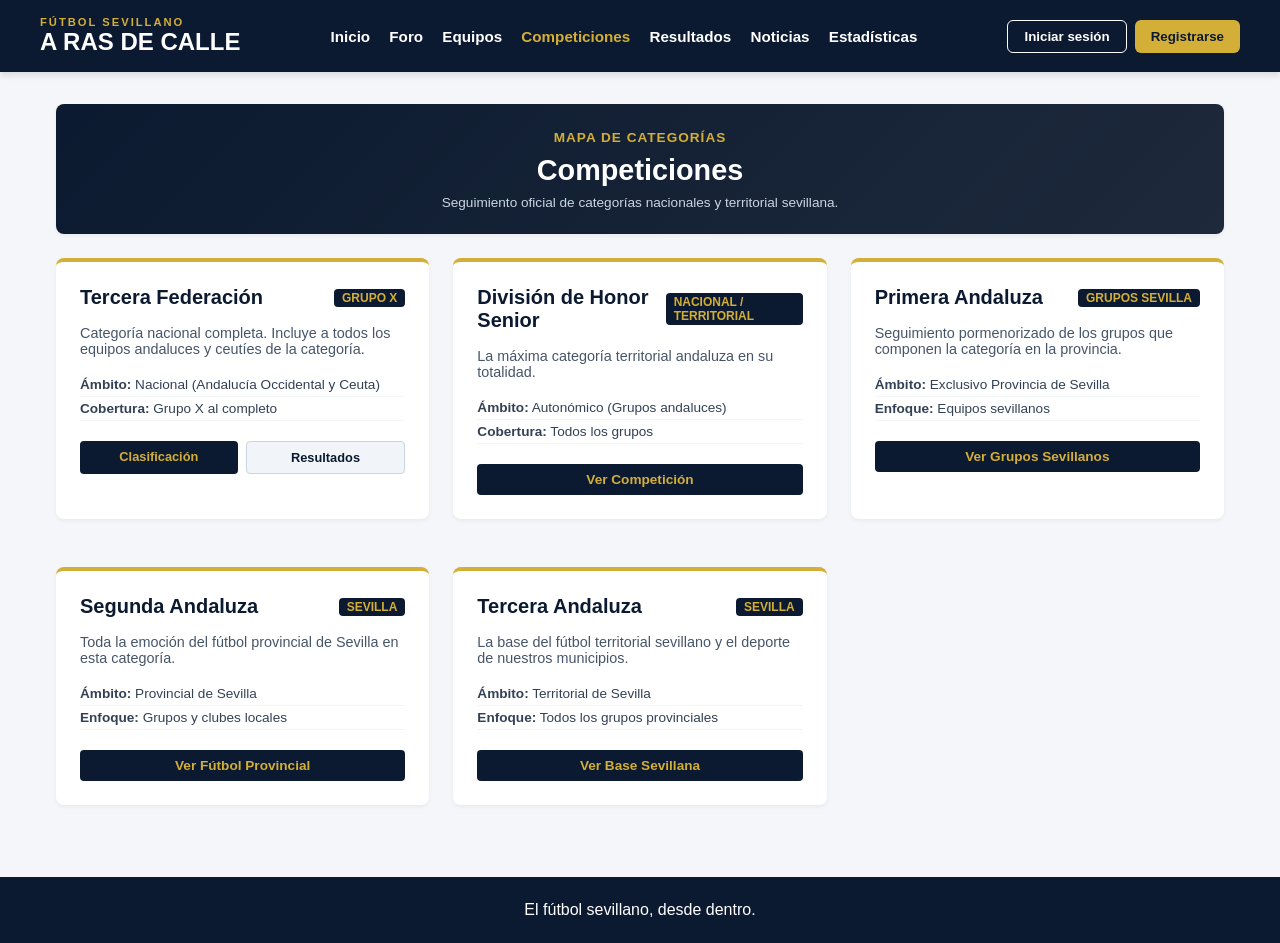
==== competiciones.html @ 56774742 "Create competiciones.html" ====
<!DOCTYPE html>
<html lang="es">
<head>
    <meta charset="UTF-8">
    <meta name="viewport" content="width=device-width, initial-scale=1.0">
    <title>A Ras de Calle - Competiciones</title>
    <link rel="stylesheet" href="styles.css">
</head>
<body>
    <header class="header">
        <div class="nav-container">
            <div class="logo-area">
                <span class="logo-badge">FÚTBOL SEVILLANO</span>
                <span class="logo-title">A RAS DE CALLE</span>
            </div>
            <nav class="nav-links">
                <a href="index.html">Inicio</a>
                <a href="foro.html">Foro</a>
                <a href="equipos.html">Equipos</a>
                <a href="competiciones.html" class="active">Competiciones</a>
                <a href="partido.html">Resultados</a>
                <a href="#">Noticias</a>
                <a href="estadisticas.html">Estadísticas</a>
            </nav>
            <div class="auth-buttons">
                <button class="btn-login">Iniciar sesión</button>
                <button class="btn-register">Registrarse</button>
            </div>
        </div>
    </header>

    <main class="main-container">
        <!-- Cabecera -->
        <div class="card" style="background: linear-gradient(135deg, #0b1a30 0%, #1e293b 100%); color: #ffffff; text-align: center; padding: 1.5rem;">
            <span style="color: #d4af37; font-weight: bold; font-size: 0.85rem; letter-spacing: 1px;">MAPA DE CATEGORÍAS</span>
            <h2 style="font-size: 1.8rem; margin: 0.5rem 0; color: #ffffff;">Competiciones</h2>
            <p style="font-size: 0.85rem; color: #cbd5e1;">Seguimiento oficial de categorías nacionales y territorial sevillana.</p>
        </div>

        <!-- Grid de Competiciones -->
        <div style="display: grid; grid-template-columns: repeat(auto-fit, minmax(320px, 1fr)); gap: 1.5rem; margin-top: 1.5rem;">
            
            <!-- Tercera Federación -->
            <div class="card" style="border-top: 4px solid #d4af37;">
                <div style="display: flex; justify-content: space-between; align-items: center; margin-bottom: 1rem;">
                    <h3 style="color: #0b1a30; font-size: 1.25rem; margin: 0;">Tercera Federación</h3>
                    <span style="font-size: 0.75rem; background: #0b1a30; color: #d4af37; padding: 2px 8px; border-radius: 4px; font-weight: bold;">GRUPO X</span>
                </div>
                <p style="font-size: 0.9rem; color: #475569; margin-bottom: 1rem;">Categoría nacional completa. Incluye a todos los equipos andaluces y ceutíes de la categoría.</p>
                <ul style="list-style: none; padding: 0; font-size: 0.85rem; color: #334155; margin-bottom: 1.25rem;">
                    <li style="padding: 4px 0; border-bottom: 1px solid #f1f5f9;"><strong>Ámbito:</strong> Nacional (Andalucía Occidental y Ceuta)</li>
                    <li style="padding: 4px 0; border-bottom: 1px solid #f1f5f9;"><strong>Cobertura:</strong> Grupo X al completo</li>
                </ul>
                <div style="display: flex; gap: 0.5rem;">
                    <a href="estadisticas.html" style="flex: 1; background: #0b1a30; color: #d4af37; padding: 0.5rem; border-radius: 4px; text-decoration: none; font-size: 0.8rem; font-weight: bold; text-align: center;">Clasificación</a>
                    <a href="partido.html" style="flex: 1; background: #f1f5f9; color: #0b1a30; padding: 0.5rem; border-radius: 4px; text-decoration: none; font-size: 0.8rem; font-weight: bold; text-align: center; border: 1px solid #cbd5e1;">Resultados</a>
                </div>
            </div>

            <!-- División de Honor Senior -->
            <div class="card" style="border-top: 4px solid #d4af37;">
                <div style="display: flex; justify-content: space-between; align-items: center; margin-bottom: 1rem;">
                    <h3 style="color: #0b1a30; font-size: 1.25rem; margin: 0;">División de Honor Senior</h3>
                    <span style="font-size: 0.75rem; background: #0b1a30; color: #d4af37; padding: 2px 8px; border-radius: 4px; font-weight: bold;">NACIONAL / TERRITORIAL</span>
                </div>
                <p style="font-size: 0.9rem; color: #475569; margin-bottom: 1rem;">La máxima categoría territorial andaluza en su totalidad.</p>
                <ul style="list-style: none; padding: 0; font-size: 0.85rem; color: #334155; margin-bottom: 1.25rem;">
                    <li style="padding: 4px 0; border-bottom: 1px solid #f1f5f9;"><strong>Ámbito:</strong> Autonómico (Grupos andaluces)</li>
                    <li style="padding: 4px 0; border-bottom: 1px solid #f1f5f9;"><strong>Cobertura:</strong> Todos los grupos</li>
                </ul>
                <a href="#" style="display: inline-block; background: #0b1a30; color: #d4af37; padding: 0.5rem 1rem; border-radius: 4px; text-decoration: none; font-size: 0.85rem; font-weight: bold; text-align: center; width: 100%;">Ver Competición</a>
            </div>

            <!-- Primera Andaluza -->
            <div class="card" style="border-top: 4px solid #d4af37;">
                <div style="display: flex; justify-content: space-between; align-items: center; margin-bottom: 1rem;">
                    <h3 style="color: #0b1a30; font-size: 1.25rem; margin: 0;">Primera Andaluza</h3>
                    <span style="font-size: 0.75rem; background: #0b1a30; color: #d4af37; padding: 2px 8px; border-radius: 4px; font-weight: bold;">GRUPOS SEVILLA</span>
                </div>
                <p style="font-size: 0.9rem; color: #475569; margin-bottom: 1rem;">Seguimiento pormenorizado de los grupos que componen la categoría en la provincia.</p>
                <ul style="list-style: none; padding: 0; font-size: 0.85rem; color: #334155; margin-bottom: 1.25rem;">
                    <li style="padding: 4px 0; border-bottom: 1px solid #f1f5f9;"><strong>Ámbito:</strong> Exclusivo Provincia de Sevilla</li>
                    <li style="padding: 4px 0; border-bottom: 1px solid #f1f5f9;"><strong>Enfoque:</strong> Equipos sevillanos</li>
                </ul>
                <a href="#" style="display: inline-block; background: #0b1a30; color: #d4af37; padding: 0.5rem 1rem; border-radius: 4px; text-decoration: none; font-size: 0.85rem; font-weight: bold; text-align: center; width: 100%;">Ver Grupos Sevillanos</a>
            </div>

            <!-- Segunda Andaluza -->
            <div class="card" style="border-top: 4px solid #d4af37;">
                <div style="display: flex; justify-content: space-between; align-items: center; margin-bottom: 1rem;">
                    <h3 style="color: #0b1a30; font-size: 1.25rem; margin: 0;">Segunda Andaluza</h3>
                    <span style="font-size: 0.75rem; background: #0b1a30; color: #d4af37; padding: 2px 8px; border-radius: 4px; font-weight: bold;">SEVILLA</span>
                </div>
                <p style="font-size: 0.9rem; color: #475569; margin-bottom: 1rem;">Toda la emoción del fútbol provincial de Sevilla en esta categoría.</p>
                <ul style="list-style: none; padding: 0; font-size: 0.85rem; color: #334155; margin-bottom: 1.25rem;">
                    <li style="padding: 4px 0; border-bottom: 1px solid #f1f5f9;"><strong>Ámbito:</strong> Provincial de Sevilla</li>
                    <li style="padding: 4px 0; border-bottom: 1px solid #f1f5f9;"><strong>Enfoque:</strong> Grupos y clubes locales</li>
                </ul>
                <a href="#" style="display: inline-block; background: #0b1a30; color: #d4af37; padding: 0.5rem 1rem; border-radius: 4px; text-decoration: none; font-size: 0.85rem; font-weight: bold; text-align: center; width: 100%;">Ver Fútbol Provincial</a>
            </div>

            <!-- Tercera Andaluza -->
            <div class="card" style="border-top: 4px solid #d4af37;">
                <div style="display: flex; justify-content: space-between; align-items: center; margin-bottom: 1rem;">
                    <h3 style="color: #0b1a30; font-size: 1.25rem; margin: 0;">Tercera Andaluza</h3>
                    <span style="font-size: 0.75rem; background: #0b1a30; color: #d4af37; padding: 2px 8px; border-radius: 4px; font-weight: bold;">SEVILLA</span>
                </div>
                <p style="font-size: 0.9rem; color: #475569; margin-bottom: 1rem;">La base del fútbol territorial sevillano y el deporte de nuestros municipios.</p>
                <ul style="list-style: none; padding: 0; font-size: 0.85rem; color: #334155; margin-bottom: 1.25rem;">
                    <li style="padding: 4px 0; border-bottom: 1px solid #f1f5f9;"><strong>Ámbito:</strong> Territorial de Sevilla</li>
                    <li style="padding: 4px 0; border-bottom: 1px solid #f1f5f9;"><strong>Enfoque:</strong> Todos los grupos provinciales</li>
                </ul>
                <a href="#" style="display: inline-block; background: #0b1a30; color: #d4af37; padding: 0.5rem 1rem; border-radius: 4px; text-decoration: none; font-size: 0.85rem; font-weight: bold; text-align: center; width: 100%;">Ver Base Sevillana</a>
            </div>

        </div>
    </main>

    <footer class="footer">
        <p>El fútbol sevillano, desde dentro.</p>
    </footer>
</body>
</html>
---- styles.css ----
:root {
    --azul-noche: #0b1a30;
    --dorado: #d4af37;
    --dorado-hover: #b89628;
    --blanco: #ffffff;
    --gris-fondo: #f4f6f9;
    --gris-claro: #e2e8f0;
    --texto-oscuro: #1e293b;
}

* {
    margin: 0;
    padding: 0;
    box-sizing: border-box;
    font-family: 'Segoe UI', Tahoma, Geneva, Verdana, sans-serif;
}

body {
    background-color: var(--gris-fondo);
    color: var(--texto-oscuro);
}

/* Cabecera */
.header {
    background-color: var(--azul-noche);
    color: var(--blanco);
    padding: 1rem 2rem;
    box-shadow: 0 4px 6px rgba(0, 0, 0, 0.1);
}

.nav-container {
    max-width: 1200px;
    margin: 0 auto;
    display: flex;
    justify-content: space-between;
    align-items: center;
    flex-wrap: wrap;
    gap: 1rem;
}

.logo-area {
    display: flex;
    flex-direction: column;
}

.logo-badge {
    font-size: 0.7rem;
    color: var(--dorado);
    font-weight: bold;
    letter-spacing: 2px;
}

.logo-title {
    font-size: 1.5rem;
    font-weight: 900;
    color: var(--blanco);
}

.nav-links {
    display: flex;
    gap: 1.2rem;
}

.nav-links a {
    color: var(--blanco);
    text-decoration: none;
    font-weight: 600;
    font-size: 0.95rem;
    transition: color 0.3s;
}

.nav-links a:hover, .nav-links a.active {
    color: var(--dorado);
}

.auth-buttons {
    display: flex;
    gap: 0.5rem;
}

.btn-login, .btn-register, .btn-gold {
    padding: 0.5rem 1rem;
    border-radius: 6px;
    font-weight: bold;
    cursor: pointer;
    border: none;
    transition: background 0.3s;
}

.btn-login {
    background: transparent;
    color: var(--blanco);
    border: 1px solid var(--blanco);
}

.btn-register, .btn-gold {
    background: var(--dorado);
    color: var(--azul-noche);
}

.btn-register:hover, .btn-gold:hover {
    background: var(--dorado-hover);
}

/* Contenedor Principal */
.main-container {
    max-width: 1200px;
    margin: 2rem auto;
    padding: 0 1rem;
}

.content-grid {
    display: grid;
    grid-template-columns: 280px 1fr;
    gap: 1.5rem;
}

@media (max-width: 768px) {
    .content-grid {
        grid-template-columns: 1fr;
    }
}

.card {
    background: var(--blanco);
    border-radius: 8px;
    padding: 1.5rem;
    box-shadow: 0 2px 4px rgba(0, 0, 0, 0.05);
    margin-bottom: 1.5rem;
}

.card-header {
    display: flex;
    justify-content: space-between;
    align-items: center;
    margin-bottom: 1.5rem;
    border-bottom: 2px solid var(--gris-claro);
    padding-bottom: 0.75rem;
}

/* Sección Foro */
.categories-list {
    list-style: none;
    margin-top: 1rem;
}

.categories-list li {
    margin-bottom: 0.5rem;
}

.categories-list a {
    display: flex;
    justify-content: space-between;
    color: var(--azul-noche);
    text-decoration: none;
    font-size: 0.9rem;
    padding: 0.5rem;
    border-radius: 4px;
}

.categories-list a.active, .categories-list a:hover {
    background: var(--gris-claro);
    font-weight: bold;
}

.forum-thread {
    display: flex;
    align-items: center;
    gap: 1rem;
    padding: 1rem 0;
    border-bottom: 1px solid var(--gris-claro);
}

.avatar {
    width: 40px;
    height: 40px;
    border-radius: 50%;
    background: var(--azul-noche);
    color: var(--blanco);
    display: flex;
    align-items: center;
    justify-content: center;
    font-weight: bold;
}

.thread-info {
    flex-grow: 1;
}

.thread-title {
    color: var(--azul-noche);
    text-decoration: none;
    font-weight: bold;
    display: block;
}

.thread-meta {
    font-size: 0.75rem;
    color: #666;
}

.thread-stats {
    font-size: 0.8rem;
    color: #666;
}

/* Pie de página */
.footer {
    background: var(--azul-noche);
    color: var(--blanco);
    text-align: center;
    padding: 1.5rem;
    margin-top: 3rem;
}
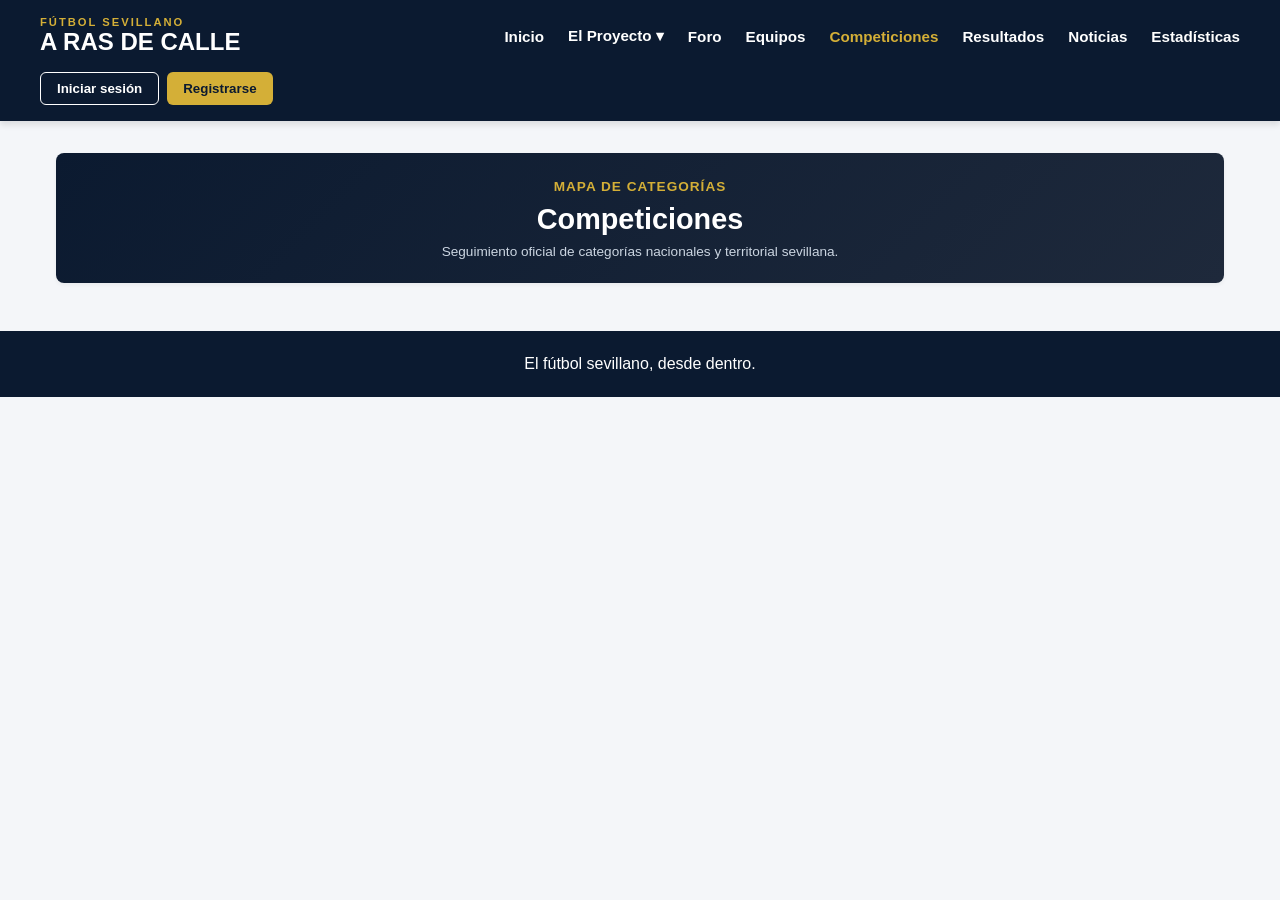
==== commit bb8ac1fe: "Update competiciones.html" ====
--- a/competiciones.html
+++ b/competiciones.html
@@ -15,11 +15,22 @@
             </div>
             <nav class="nav-links">
                 <a href="index.html">Inicio</a>
+                
+                <!-- Menú desplegable por clic -->
+                <div class="dropdown">
+                    <a href="javascript:void(0);" onclick="toggleDropdown(event)" style="cursor: pointer;">El Proyecto ▾</a>
+                    <div class="dropdown-content" id="projectDropdown">
+                        <a href="proyecto.html">Sobre el proyecto</a>
+                        <a href="nosotros.html">Sobre nosotros</a>
+                        <a href="contacto.html">Contacto</a>
+                    </div>
+                </div>
+
                 <a href="foro.html">Foro</a>
                 <a href="equipos.html">Equipos</a>
                 <a href="competiciones.html" class="active">Competiciones</a>
                 <a href="partido.html">Resultados</a>
-                <a href="#">Noticias</a>
+                <a href="noticias.html">Noticias</a>
                 <a href="estadisticas.html">Estadísticas</a>
             </nav>
             <div class="auth-buttons">
@@ -30,94 +41,29 @@
     </header>
 
     <main class="main-container">
-        <!-- Cabecera -->
         <div class="card" style="background: linear-gradient(135deg, #0b1a30 0%, #1e293b 100%); color: #ffffff; text-align: center; padding: 1.5rem;">
             <span style="color: #d4af37; font-weight: bold; font-size: 0.85rem; letter-spacing: 1px;">MAPA DE CATEGORÍAS</span>
             <h2 style="font-size: 1.8rem; margin: 0.5rem 0; color: #ffffff;">Competiciones</h2>
             <p style="font-size: 0.85rem; color: #cbd5e1;">Seguimiento oficial de categorías nacionales y territorial sevillana.</p>
         </div>
-
-        <!-- Grid de Competiciones -->
-        <div style="display: grid; grid-template-columns: repeat(auto-fit, minmax(320px, 1fr)); gap: 1.5rem; margin-top: 1.5rem;">
-            
-            <!-- Tercera Federación -->
-            <div class="card" style="border-top: 4px solid #d4af37;">
-                <div style="display: flex; justify-content: space-between; align-items: center; margin-bottom: 1rem;">
-                    <h3 style="color: #0b1a30; font-size: 1.25rem; margin: 0;">Tercera Federación</h3>
-                    <span style="font-size: 0.75rem; background: #0b1a30; color: #d4af37; padding: 2px 8px; border-radius: 4px; font-weight: bold;">GRUPO X</span>
-                </div>
-                <p style="font-size: 0.9rem; color: #475569; margin-bottom: 1rem;">Categoría nacional completa. Incluye a todos los equipos andaluces y ceutíes de la categoría.</p>
-                <ul style="list-style: none; padding: 0; font-size: 0.85rem; color: #334155; margin-bottom: 1.25rem;">
-                    <li style="padding: 4px 0; border-bottom: 1px solid #f1f5f9;"><strong>Ámbito:</strong> Nacional (Andalucía Occidental y Ceuta)</li>
-                    <li style="padding: 4px 0; border-bottom: 1px solid #f1f5f9;"><strong>Cobertura:</strong> Grupo X al completo</li>
-                </ul>
-                <div style="display: flex; gap: 0.5rem;">
-                    <a href="estadisticas.html" style="flex: 1; background: #0b1a30; color: #d4af37; padding: 0.5rem; border-radius: 4px; text-decoration: none; font-size: 0.8rem; font-weight: bold; text-align: center;">Clasificación</a>
-                    <a href="partido.html" style="flex: 1; background: #f1f5f9; color: #0b1a30; padding: 0.5rem; border-radius: 4px; text-decoration: none; font-size: 0.8rem; font-weight: bold; text-align: center; border: 1px solid #cbd5e1;">Resultados</a>
-                </div>
-            </div>
-
-            <!-- División de Honor Senior -->
-            <div class="card" style="border-top: 4px solid #d4af37;">
-                <div style="display: flex; justify-content: space-between; align-items: center; margin-bottom: 1rem;">
-                    <h3 style="color: #0b1a30; font-size: 1.25rem; margin: 0;">División de Honor Senior</h3>
-                    <span style="font-size: 0.75rem; background: #0b1a30; color: #d4af37; padding: 2px 8px; border-radius: 4px; font-weight: bold;">NACIONAL / TERRITORIAL</span>
-                </div>
-                <p style="font-size: 0.9rem; color: #475569; margin-bottom: 1rem;">La máxima categoría territorial andaluza en su totalidad.</p>
-                <ul style="list-style: none; padding: 0; font-size: 0.85rem; color: #334155; margin-bottom: 1.25rem;">
-                    <li style="padding: 4px 0; border-bottom: 1px solid #f1f5f9;"><strong>Ámbito:</strong> Autonómico (Grupos andaluces)</li>
-                    <li style="padding: 4px 0; border-bottom: 1px solid #f1f5f9;"><strong>Cobertura:</strong> Todos los grupos</li>
-                </ul>
-                <a href="#" style="display: inline-block; background: #0b1a30; color: #d4af37; padding: 0.5rem 1rem; border-radius: 4px; text-decoration: none; font-size: 0.85rem; font-weight: bold; text-align: center; width: 100%;">Ver Competición</a>
-            </div>
-
-            <!-- Primera Andaluza -->
-            <div class="card" style="border-top: 4px solid #d4af37;">
-                <div style="display: flex; justify-content: space-between; align-items: center; margin-bottom: 1rem;">
-                    <h3 style="color: #0b1a30; font-size: 1.25rem; margin: 0;">Primera Andaluza</h3>
-                    <span style="font-size: 0.75rem; background: #0b1a30; color: #d4af37; padding: 2px 8px; border-radius: 4px; font-weight: bold;">GRUPOS SEVILLA</span>
-                </div>
-                <p style="font-size: 0.9rem; color: #475569; margin-bottom: 1rem;">Seguimiento pormenorizado de los grupos que componen la categoría en la provincia.</p>
-                <ul style="list-style: none; padding: 0; font-size: 0.85rem; color: #334155; margin-bottom: 1.25rem;">
-                    <li style="padding: 4px 0; border-bottom: 1px solid #f1f5f9;"><strong>Ámbito:</strong> Exclusivo Provincia de Sevilla</li>
-                    <li style="padding: 4px 0; border-bottom: 1px solid #f1f5f9;"><strong>Enfoque:</strong> Equipos sevillanos</li>
-                </ul>
-                <a href="#" style="display: inline-block; background: #0b1a30; color: #d4af37; padding: 0.5rem 1rem; border-radius: 4px; text-decoration: none; font-size: 0.85rem; font-weight: bold; text-align: center; width: 100%;">Ver Grupos Sevillanos</a>
-            </div>
-
-            <!-- Segunda Andaluza -->
-            <div class="card" style="border-top: 4px solid #d4af37;">
-                <div style="display: flex; justify-content: space-between; align-items: center; margin-bottom: 1rem;">
-                    <h3 style="color: #0b1a30; font-size: 1.25rem; margin: 0;">Segunda Andaluza</h3>
-                    <span style="font-size: 0.75rem; background: #0b1a30; color: #d4af37; padding: 2px 8px; border-radius: 4px; font-weight: bold;">SEVILLA</span>
-                </div>
-                <p style="font-size: 0.9rem; color: #475569; margin-bottom: 1rem;">Toda la emoción del fútbol provincial de Sevilla en esta categoría.</p>
-                <ul style="list-style: none; padding: 0; font-size: 0.85rem; color: #334155; margin-bottom: 1.25rem;">
-                    <li style="padding: 4px 0; border-bottom: 1px solid #f1f5f9;"><strong>Ámbito:</strong> Provincial de Sevilla</li>
-                    <li style="padding: 4px 0; border-bottom: 1px solid #f1f5f9;"><strong>Enfoque:</strong> Grupos y clubes locales</li>
-                </ul>
-                <a href="#" style="display: inline-block; background: #0b1a30; color: #d4af37; padding: 0.5rem 1rem; border-radius: 4px; text-decoration: none; font-size: 0.85rem; font-weight: bold; text-align: center; width: 100%;">Ver Fútbol Provincial</a>
-            </div>
-
-            <!-- Tercera Andaluza -->
-            <div class="card" style="border-top: 4px solid #d4af37;">
-                <div style="display: flex; justify-content: space-between; align-items: center; margin-bottom: 1rem;">
-                    <h3 style="color: #0b1a30; font-size: 1.25rem; margin: 0;">Tercera Andaluza</h3>
-                    <span style="font-size: 0.75rem; background: #0b1a30; color: #d4af37; padding: 2px 8px; border-radius: 4px; font-weight: bold;">SEVILLA</span>
-                </div>
-                <p style="font-size: 0.9rem; color: #475569; margin-bottom: 1rem;">La base del fútbol territorial sevillano y el deporte de nuestros municipios.</p>
-                <ul style="list-style: none; padding: 0; font-size: 0.85rem; color: #334155; margin-bottom: 1.25rem;">
-                    <li style="padding: 4px 0; border-bottom: 1px solid #f1f5f9;"><strong>Ámbito:</strong> Territorial de Sevilla</li>
-                    <li style="padding: 4px 0; border-bottom: 1px solid #f1f5f9;"><strong>Enfoque:</strong> Todos los grupos provinciales</li>
-                </ul>
-                <a href="#" style="display: inline-block; background: #0b1a30; color: #d4af37; padding: 0.5rem 1rem; border-radius: 4px; text-decoration: none; font-size: 0.85rem; font-weight: bold; text-align: center; width: 100%;">Ver Base Sevillana</a>
-            </div>
-
-        </div>
     </main>
 
-    <footer class="footer">
-        <p>El fútbol sevillano, desde dentro.</p>
-    </footer>
+    <footer class="footer"><p>El fútbol sevillano, desde dentro.</p></footer>
+
+    <script>
+    function toggleDropdown(event) {
+        event.stopPropagation();
+        document.getElementById("projectDropdown").classList.toggle("show");
+    }
+    window.onclick = function(event) {
+        if (!event.target.matches('.dropdown > a')) {
+            var dropdowns = document.getElementsByClassName("dropdown-content");
+            for (var i = 0; i < dropdowns.length; i++) {
+                var openDropdown = dropdowns[i];
+                if (openDropdown.classList.contains('show')) { openDropdown.classList.remove('show'); }
+            }
+        }
+    }
+    </script>
 </body>
 </html>
--- a/styles.css
+++ b/styles.css
@@ -204,6 +204,52 @@
     color: #666;
 }
 
+/* Menú desplegable por clic y hacia abajo */
+.nav-links {
+    display: flex;
+    align-items: center;
+    gap: 1.5rem;
+}
+
+.dropdown {
+    position: relative;
+    display: inline-block;
+}
+
+.dropdown-content {
+    display: none; /* Oculto por defecto */
+    position: absolute;
+    background-color: #0b1a30;
+    min-width: 180px;
+    box-shadow: 0px 8px 16px rgba(0,0,0,0.3);
+    z-index: 1000;
+    border-radius: 4px;
+    top: 100%;
+    left: 0;
+    flex-direction: column; /* Fuerza que se coloquen en columna hacia abajo */
+}
+
+/* Clase que activará JavaScript al hacer clic */
+.dropdown-content.show {
+    display: flex;
+}
+
+.dropdown-content a {
+    color: #ffffff;
+    padding: 10px 15px;
+    text-decoration: none;
+    display: block;
+    font-size: 0.85rem;
+    border-bottom: 1px solid rgba(255,255,255,0.05);
+    text-align: left;
+    white-space: nowrap;
+}
+
+.dropdown-content a:hover {
+    background-color: #1e293b;
+    color: #d4af37;
+}
+
 /* Pie de página */
 .footer {
     background: var(--azul-noche);
@@ -211,4 +257,4 @@
     text-align: center;
     padding: 1.5rem;
     margin-top: 3rem;
-}+}
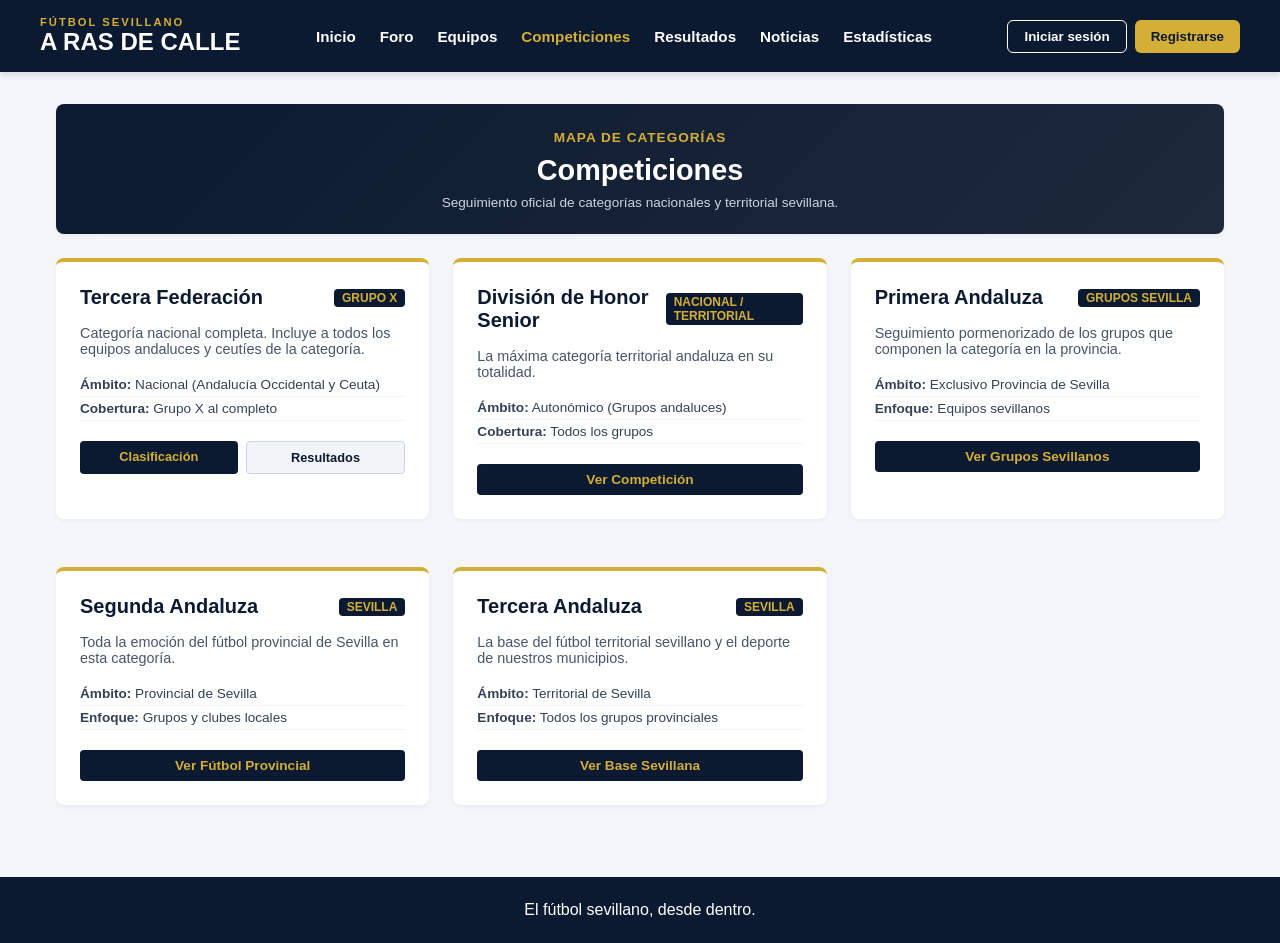
==== commit 20ed63fc: "Update competiciones.html" ====
--- a/competiciones.html
+++ b/competiciones.html
@@ -15,22 +15,11 @@
             </div>
             <nav class="nav-links">
                 <a href="index.html">Inicio</a>
-                
-                <!-- Menú desplegable por clic -->
-                <div class="dropdown">
-                    <a href="javascript:void(0);" onclick="toggleDropdown(event)" style="cursor: pointer;">El Proyecto ▾</a>
-                    <div class="dropdown-content" id="projectDropdown">
-                        <a href="proyecto.html">Sobre el proyecto</a>
-                        <a href="nosotros.html">Sobre nosotros</a>
-                        <a href="contacto.html">Contacto</a>
-                    </div>
-                </div>
-
                 <a href="foro.html">Foro</a>
                 <a href="equipos.html">Equipos</a>
                 <a href="competiciones.html" class="active">Competiciones</a>
                 <a href="partido.html">Resultados</a>
-                <a href="noticias.html">Noticias</a>
+                <a href="#">Noticias</a>
                 <a href="estadisticas.html">Estadísticas</a>
             </nav>
             <div class="auth-buttons">
@@ -41,29 +30,94 @@
     </header>
 
     <main class="main-container">
+        <!-- Cabecera -->
         <div class="card" style="background: linear-gradient(135deg, #0b1a30 0%, #1e293b 100%); color: #ffffff; text-align: center; padding: 1.5rem;">
             <span style="color: #d4af37; font-weight: bold; font-size: 0.85rem; letter-spacing: 1px;">MAPA DE CATEGORÍAS</span>
             <h2 style="font-size: 1.8rem; margin: 0.5rem 0; color: #ffffff;">Competiciones</h2>
             <p style="font-size: 0.85rem; color: #cbd5e1;">Seguimiento oficial de categorías nacionales y territorial sevillana.</p>
         </div>
+
+        <!-- Grid de Competiciones -->
+        <div style="display: grid; grid-template-columns: repeat(auto-fit, minmax(320px, 1fr)); gap: 1.5rem; margin-top: 1.5rem;">
+            
+            <!-- Tercera Federación -->
+            <div class="card" style="border-top: 4px solid #d4af37;">
+                <div style="display: flex; justify-content: space-between; align-items: center; margin-bottom: 1rem;">
+                    <h3 style="color: #0b1a30; font-size: 1.25rem; margin: 0;">Tercera Federación</h3>
+                    <span style="font-size: 0.75rem; background: #0b1a30; color: #d4af37; padding: 2px 8px; border-radius: 4px; font-weight: bold;">GRUPO X</span>
+                </div>
+                <p style="font-size: 0.9rem; color: #475569; margin-bottom: 1rem;">Categoría nacional completa. Incluye a todos los equipos andaluces y ceutíes de la categoría.</p>
+                <ul style="list-style: none; padding: 0; font-size: 0.85rem; color: #334155; margin-bottom: 1.25rem;">
+                    <li style="padding: 4px 0; border-bottom: 1px solid #f1f5f9;"><strong>Ámbito:</strong> Nacional (Andalucía Occidental y Ceuta)</li>
+                    <li style="padding: 4px 0; border-bottom: 1px solid #f1f5f9;"><strong>Cobertura:</strong> Grupo X al completo</li>
+                </ul>
+                <div style="display: flex; gap: 0.5rem;">
+                    <a href="estadisticas.html" style="flex: 1; background: #0b1a30; color: #d4af37; padding: 0.5rem; border-radius: 4px; text-decoration: none; font-size: 0.8rem; font-weight: bold; text-align: center;">Clasificación</a>
+                    <a href="partido.html" style="flex: 1; background: #f1f5f9; color: #0b1a30; padding: 0.5rem; border-radius: 4px; text-decoration: none; font-size: 0.8rem; font-weight: bold; text-align: center; border: 1px solid #cbd5e1;">Resultados</a>
+                </div>
+            </div>
+
+            <!-- División de Honor Senior -->
+            <div class="card" style="border-top: 4px solid #d4af37;">
+                <div style="display: flex; justify-content: space-between; align-items: center; margin-bottom: 1rem;">
+                    <h3 style="color: #0b1a30; font-size: 1.25rem; margin: 0;">División de Honor Senior</h3>
+                    <span style="font-size: 0.75rem; background: #0b1a30; color: #d4af37; padding: 2px 8px; border-radius: 4px; font-weight: bold;">NACIONAL / TERRITORIAL</span>
+                </div>
+                <p style="font-size: 0.9rem; color: #475569; margin-bottom: 1rem;">La máxima categoría territorial andaluza en su totalidad.</p>
+                <ul style="list-style: none; padding: 0; font-size: 0.85rem; color: #334155; margin-bottom: 1.25rem;">
+                    <li style="padding: 4px 0; border-bottom: 1px solid #f1f5f9;"><strong>Ámbito:</strong> Autonómico (Grupos andaluces)</li>
+                    <li style="padding: 4px 0; border-bottom: 1px solid #f1f5f9;"><strong>Cobertura:</strong> Todos los grupos</li>
+                </ul>
+                <a href="#" style="display: inline-block; background: #0b1a30; color: #d4af37; padding: 0.5rem 1rem; border-radius: 4px; text-decoration: none; font-size: 0.85rem; font-weight: bold; text-align: center; width: 100%;">Ver Competición</a>
+            </div>
+
+            <!-- Primera Andaluza -->
+            <div class="card" style="border-top: 4px solid #d4af37;">
+                <div style="display: flex; justify-content: space-between; align-items: center; margin-bottom: 1rem;">
+                    <h3 style="color: #0b1a30; font-size: 1.25rem; margin: 0;">Primera Andaluza</h3>
+                    <span style="font-size: 0.75rem; background: #0b1a30; color: #d4af37; padding: 2px 8px; border-radius: 4px; font-weight: bold;">GRUPOS SEVILLA</span>
+                </div>
+                <p style="font-size: 0.9rem; color: #475569; margin-bottom: 1rem;">Seguimiento pormenorizado de los grupos que componen la categoría en la provincia.</p>
+                <ul style="list-style: none; padding: 0; font-size: 0.85rem; color: #334155; margin-bottom: 1.25rem;">
+                    <li style="padding: 4px 0; border-bottom: 1px solid #f1f5f9;"><strong>Ámbito:</strong> Exclusivo Provincia de Sevilla</li>
+                    <li style="padding: 4px 0; border-bottom: 1px solid #f1f5f9;"><strong>Enfoque:</strong> Equipos sevillanos</li>
+                </ul>
+                <a href="#" style="display: inline-block; background: #0b1a30; color: #d4af37; padding: 0.5rem 1rem; border-radius: 4px; text-decoration: none; font-size: 0.85rem; font-weight: bold; text-align: center; width: 100%;">Ver Grupos Sevillanos</a>
+            </div>
+
+            <!-- Segunda Andaluza -->
+            <div class="card" style="border-top: 4px solid #d4af37;">
+                <div style="display: flex; justify-content: space-between; align-items: center; margin-bottom: 1rem;">
+                    <h3 style="color: #0b1a30; font-size: 1.25rem; margin: 0;">Segunda Andaluza</h3>
+                    <span style="font-size: 0.75rem; background: #0b1a30; color: #d4af37; padding: 2px 8px; border-radius: 4px; font-weight: bold;">SEVILLA</span>
+                </div>
+                <p style="font-size: 0.9rem; color: #475569; margin-bottom: 1rem;">Toda la emoción del fútbol provincial de Sevilla en esta categoría.</p>
+                <ul style="list-style: none; padding: 0; font-size: 0.85rem; color: #334155; margin-bottom: 1.25rem;">
+                    <li style="padding: 4px 0; border-bottom: 1px solid #f1f5f9;"><strong>Ámbito:</strong> Provincial de Sevilla</li>
+                    <li style="padding: 4px 0; border-bottom: 1px solid #f1f5f9;"><strong>Enfoque:</strong> Grupos y clubes locales</li>
+                </ul>
+                <a href="#" style="display: inline-block; background: #0b1a30; color: #d4af37; padding: 0.5rem 1rem; border-radius: 4px; text-decoration: none; font-size: 0.85rem; font-weight: bold; text-align: center; width: 100%;">Ver Fútbol Provincial</a>
+            </div>
+
+            <!-- Tercera Andaluza -->
+            <div class="card" style="border-top: 4px solid #d4af37;">
+                <div style="display: flex; justify-content: space-between; align-items: center; margin-bottom: 1rem;">
+                    <h3 style="color: #0b1a30; font-size: 1.25rem; margin: 0;">Tercera Andaluza</h3>
+                    <span style="font-size: 0.75rem; background: #0b1a30; color: #d4af37; padding: 2px 8px; border-radius: 4px; font-weight: bold;">SEVILLA</span>
+                </div>
+                <p style="font-size: 0.9rem; color: #475569; margin-bottom: 1rem;">La base del fútbol territorial sevillano y el deporte de nuestros municipios.</p>
+                <ul style="list-style: none; padding: 0; font-size: 0.85rem; color: #334155; margin-bottom: 1.25rem;">
+                    <li style="padding: 4px 0; border-bottom: 1px solid #f1f5f9;"><strong>Ámbito:</strong> Territorial de Sevilla</li>
+                    <li style="padding: 4px 0; border-bottom: 1px solid #f1f5f9;"><strong>Enfoque:</strong> Todos los grupos provinciales</li>
+                </ul>
+                <a href="#" style="display: inline-block; background: #0b1a30; color: #d4af37; padding: 0.5rem 1rem; border-radius: 4px; text-decoration: none; font-size: 0.85rem; font-weight: bold; text-align: center; width: 100%;">Ver Base Sevillana</a>
+            </div>
+
+        </div>
     </main>
 
-    <footer class="footer"><p>El fútbol sevillano, desde dentro.</p></footer>
-
-    <script>
-    function toggleDropdown(event) {
-        event.stopPropagation();
-        document.getElementById("projectDropdown").classList.toggle("show");
-    }
-    window.onclick = function(event) {
-        if (!event.target.matches('.dropdown > a')) {
-            var dropdowns = document.getElementsByClassName("dropdown-content");
-            for (var i = 0; i < dropdowns.length; i++) {
-                var openDropdown = dropdowns[i];
-                if (openDropdown.classList.contains('show')) { openDropdown.classList.remove('show'); }
-            }
-        }
-    }
-    </script>
+    <footer class="footer">
+        <p>El fútbol sevillano, desde dentro.</p>
+    </footer>
 </body>
 </html>
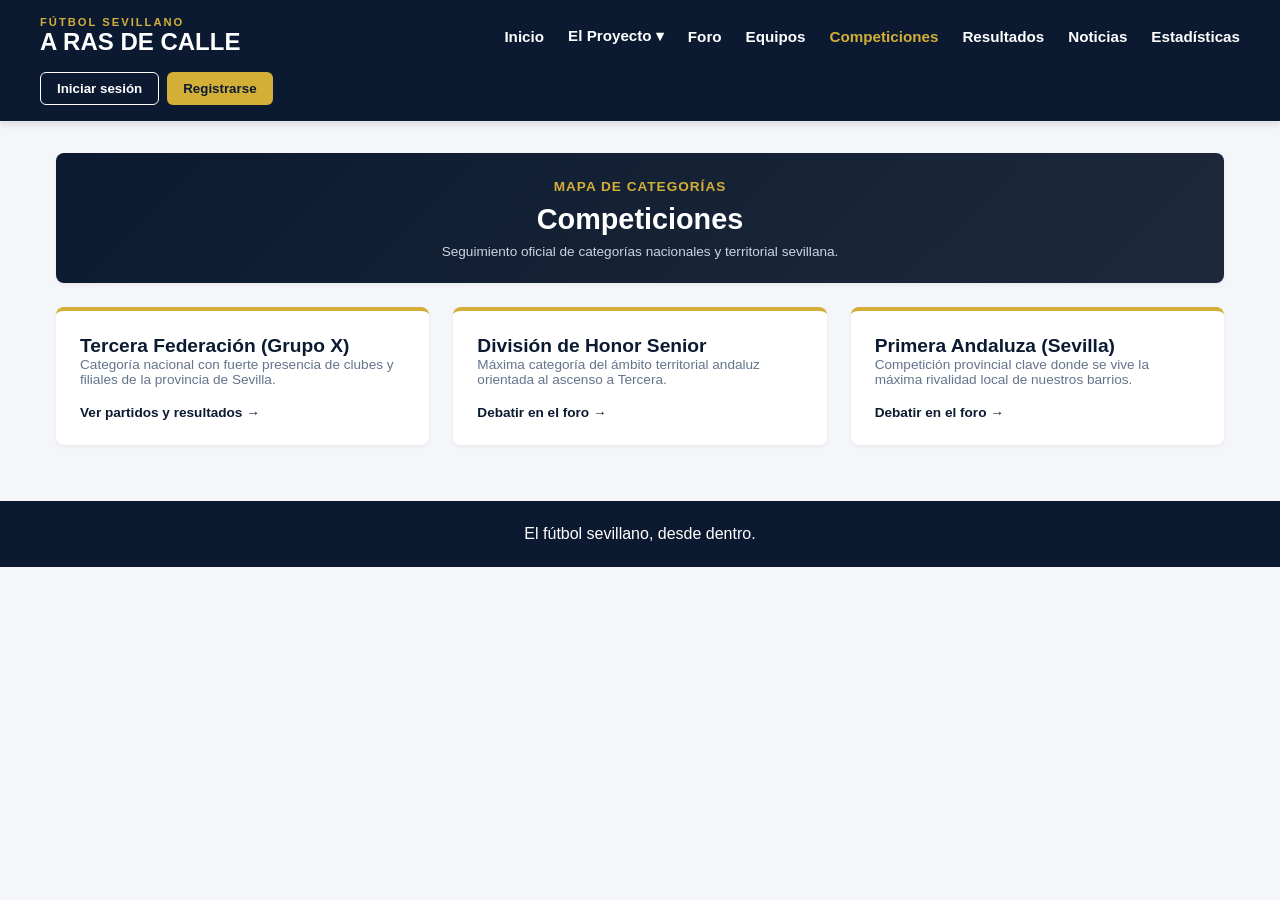
==== commit 5402d7c3: "Update competiciones.html" ====
--- a/competiciones.html
+++ b/competiciones.html
@@ -7,6 +7,7 @@
     <link rel="stylesheet" href="styles.css">
 </head>
 <body>
+    <!-- Encabezado / Menú Navegación -->
     <header class="header">
         <div class="nav-container">
             <div class="logo-area">
@@ -15,11 +16,22 @@
             </div>
             <nav class="nav-links">
                 <a href="index.html">Inicio</a>
+                
+                <!-- Menú desplegable por clic -->
+                <div class="dropdown">
+                    <a href="javascript:void(0);" onclick="toggleDropdown(event)" style="cursor: pointer;">El Proyecto ▾</a>
+                    <div class="dropdown-content" id="projectDropdown">
+                        <a href="proyecto.html">Sobre el proyecto</a>
+                        <a href="nosotros.html">Sobre nosotros</a>
+                        <a href="contacto.html">Contacto</a>
+                    </div>
+                </div>
+
                 <a href="foro.html">Foro</a>
                 <a href="equipos.html">Equipos</a>
                 <a href="competiciones.html" class="active">Competiciones</a>
                 <a href="partido.html">Resultados</a>
-                <a href="#">Noticias</a>
+                <a href="noticias.html">Noticias</a>
                 <a href="estadisticas.html">Estadísticas</a>
             </nav>
             <div class="auth-buttons">
@@ -30,94 +42,59 @@
     </header>
 
     <main class="main-container">
-        <!-- Cabecera -->
-        <div class="card" style="background: linear-gradient(135deg, #0b1a30 0%, #1e293b 100%); color: #ffffff; text-align: center; padding: 1.5rem;">
+        <!-- Banner Cabecera -->
+        <div class="card" style="background: linear-gradient(135deg, #0b1a30 0%, #1e293b 100%); color: #ffffff; text-align: center; padding: 1.5rem; margin-bottom: 1.5rem;">
             <span style="color: #d4af37; font-weight: bold; font-size: 0.85rem; letter-spacing: 1px;">MAPA DE CATEGORÍAS</span>
             <h2 style="font-size: 1.8rem; margin: 0.5rem 0; color: #ffffff;">Competiciones</h2>
             <p style="font-size: 0.85rem; color: #cbd5e1;">Seguimiento oficial de categorías nacionales y territorial sevillana.</p>
         </div>
 
         <!-- Grid de Competiciones -->
-        <div style="display: grid; grid-template-columns: repeat(auto-fit, minmax(320px, 1fr)); gap: 1.5rem; margin-top: 1.5rem;">
+        <div style="display: grid; grid-template-columns: repeat(auto-fit, minmax(300px, 1fr)); gap: 1.5rem;">
             
-            <!-- Tercera Federación -->
             <div class="card" style="border-top: 4px solid #d4af37;">
-                <div style="display: flex; justify-content: space-between; align-items: center; margin-bottom: 1rem;">
-                    <h3 style="color: #0b1a30; font-size: 1.25rem; margin: 0;">Tercera Federación</h3>
-                    <span style="font-size: 0.75rem; background: #0b1a30; color: #d4af37; padding: 2px 8px; border-radius: 4px; font-weight: bold;">GRUPO X</span>
-                </div>
-                <p style="font-size: 0.9rem; color: #475569; margin-bottom: 1rem;">Categoría nacional completa. Incluye a todos los equipos andaluces y ceutíes de la categoría.</p>
-                <ul style="list-style: none; padding: 0; font-size: 0.85rem; color: #334155; margin-bottom: 1.25rem;">
-                    <li style="padding: 4px 0; border-bottom: 1px solid #f1f5f9;"><strong>Ámbito:</strong> Nacional (Andalucía Occidental y Ceuta)</li>
-                    <li style="padding: 4px 0; border-bottom: 1px solid #f1f5f9;"><strong>Cobertura:</strong> Grupo X al completo</li>
-                </ul>
-                <div style="display: flex; gap: 0.5rem;">
-                    <a href="estadisticas.html" style="flex: 1; background: #0b1a30; color: #d4af37; padding: 0.5rem; border-radius: 4px; text-decoration: none; font-size: 0.8rem; font-weight: bold; text-align: center;">Clasificación</a>
-                    <a href="partido.html" style="flex: 1; background: #f1f5f9; color: #0b1a30; padding: 0.5rem; border-radius: 4px; text-decoration: none; font-size: 0.8rem; font-weight: bold; text-align: center; border: 1px solid #cbd5e1;">Resultados</a>
-                </div>
+                <h3 style="color: #0b1a30; font-size: 1.2rem; margin-top: 0;">Tercera Federación (Grupo X)</h3>
+                <p style="font-size: 0.85rem; color: #64748b; margin-bottom: 1rem;">Categoría nacional con fuerte presencia de clubes y filiales de la provincia de Sevilla.</p>
+                <a href="partido.html" style="color: #0b1a30; font-weight: bold; font-size: 0.85rem; text-decoration: none;">Ver partidos y resultados &rarr;</a>
             </div>
 
-            <!-- División de Honor Senior -->
             <div class="card" style="border-top: 4px solid #d4af37;">
-                <div style="display: flex; justify-content: space-between; align-items: center; margin-bottom: 1rem;">
-                    <h3 style="color: #0b1a30; font-size: 1.25rem; margin: 0;">División de Honor Senior</h3>
-                    <span style="font-size: 0.75rem; background: #0b1a30; color: #d4af37; padding: 2px 8px; border-radius: 4px; font-weight: bold;">NACIONAL / TERRITORIAL</span>
-                </div>
-                <p style="font-size: 0.9rem; color: #475569; margin-bottom: 1rem;">La máxima categoría territorial andaluza en su totalidad.</p>
-                <ul style="list-style: none; padding: 0; font-size: 0.85rem; color: #334155; margin-bottom: 1.25rem;">
-                    <li style="padding: 4px 0; border-bottom: 1px solid #f1f5f9;"><strong>Ámbito:</strong> Autonómico (Grupos andaluces)</li>
-                    <li style="padding: 4px 0; border-bottom: 1px solid #f1f5f9;"><strong>Cobertura:</strong> Todos los grupos</li>
-                </ul>
-                <a href="#" style="display: inline-block; background: #0b1a30; color: #d4af37; padding: 0.5rem 1rem; border-radius: 4px; text-decoration: none; font-size: 0.85rem; font-weight: bold; text-align: center; width: 100%;">Ver Competición</a>
+                <h3 style="color: #0b1a30; font-size: 1.2rem; margin-top: 0;">División de Honor Senior</h3>
+                <p style="font-size: 0.85rem; color: #64748b; margin-bottom: 1rem;">Máxima categoría del ámbito territorial andaluz orientada al ascenso a Tercera.</p>
+                <a href="foro.html" style="color: #0b1a30; font-weight: bold; font-size: 0.85rem; text-decoration: none;">Debatir en el foro &rarr;</a>
             </div>
 
-            <!-- Primera Andaluza -->
             <div class="card" style="border-top: 4px solid #d4af37;">
-                <div style="display: flex; justify-content: space-between; align-items: center; margin-bottom: 1rem;">
-                    <h3 style="color: #0b1a30; font-size: 1.25rem; margin: 0;">Primera Andaluza</h3>
-                    <span style="font-size: 0.75rem; background: #0b1a30; color: #d4af37; padding: 2px 8px; border-radius: 4px; font-weight: bold;">GRUPOS SEVILLA</span>
-                </div>
-                <p style="font-size: 0.9rem; color: #475569; margin-bottom: 1rem;">Seguimiento pormenorizado de los grupos que componen la categoría en la provincia.</p>
-                <ul style="list-style: none; padding: 0; font-size: 0.85rem; color: #334155; margin-bottom: 1.25rem;">
-                    <li style="padding: 4px 0; border-bottom: 1px solid #f1f5f9;"><strong>Ámbito:</strong> Exclusivo Provincia de Sevilla</li>
-                    <li style="padding: 4px 0; border-bottom: 1px solid #f1f5f9;"><strong>Enfoque:</strong> Equipos sevillanos</li>
-                </ul>
-                <a href="#" style="display: inline-block; background: #0b1a30; color: #d4af37; padding: 0.5rem 1rem; border-radius: 4px; text-decoration: none; font-size: 0.85rem; font-weight: bold; text-align: center; width: 100%;">Ver Grupos Sevillanos</a>
-            </div>
-
-            <!-- Segunda Andaluza -->
-            <div class="card" style="border-top: 4px solid #d4af37;">
-                <div style="display: flex; justify-content: space-between; align-items: center; margin-bottom: 1rem;">
-                    <h3 style="color: #0b1a30; font-size: 1.25rem; margin: 0;">Segunda Andaluza</h3>
-                    <span style="font-size: 0.75rem; background: #0b1a30; color: #d4af37; padding: 2px 8px; border-radius: 4px; font-weight: bold;">SEVILLA</span>
-                </div>
-                <p style="font-size: 0.9rem; color: #475569; margin-bottom: 1rem;">Toda la emoción del fútbol provincial de Sevilla en esta categoría.</p>
-                <ul style="list-style: none; padding: 0; font-size: 0.85rem; color: #334155; margin-bottom: 1.25rem;">
-                    <li style="padding: 4px 0; border-bottom: 1px solid #f1f5f9;"><strong>Ámbito:</strong> Provincial de Sevilla</li>
-                    <li style="padding: 4px 0; border-bottom: 1px solid #f1f5f9;"><strong>Enfoque:</strong> Grupos y clubes locales</li>
-                </ul>
-                <a href="#" style="display: inline-block; background: #0b1a30; color: #d4af37; padding: 0.5rem 1rem; border-radius: 4px; text-decoration: none; font-size: 0.85rem; font-weight: bold; text-align: center; width: 100%;">Ver Fútbol Provincial</a>
-            </div>
-
-            <!-- Tercera Andaluza -->
-            <div class="card" style="border-top: 4px solid #d4af37;">
-                <div style="display: flex; justify-content: space-between; align-items: center; margin-bottom: 1rem;">
-                    <h3 style="color: #0b1a30; font-size: 1.25rem; margin: 0;">Tercera Andaluza</h3>
-                    <span style="font-size: 0.75rem; background: #0b1a30; color: #d4af37; padding: 2px 8px; border-radius: 4px; font-weight: bold;">SEVILLA</span>
-                </div>
-                <p style="font-size: 0.9rem; color: #475569; margin-bottom: 1rem;">La base del fútbol territorial sevillano y el deporte de nuestros municipios.</p>
-                <ul style="list-style: none; padding: 0; font-size: 0.85rem; color: #334155; margin-bottom: 1.25rem;">
-                    <li style="padding: 4px 0; border-bottom: 1px solid #f1f5f9;"><strong>Ámbito:</strong> Territorial de Sevilla</li>
-                    <li style="padding: 4px 0; border-bottom: 1px solid #f1f5f9;"><strong>Enfoque:</strong> Todos los grupos provinciales</li>
-                </ul>
-                <a href="#" style="display: inline-block; background: #0b1a30; color: #d4af37; padding: 0.5rem 1rem; border-radius: 4px; text-decoration: none; font-size: 0.85rem; font-weight: bold; text-align: center; width: 100%;">Ver Base Sevillana</a>
+                <h3 style="color: #0b1a30; font-size: 1.2rem; margin-top: 0;">Primera Andaluza (Sevilla)</h3>
+                <p style="font-size: 0.85rem; color: #64748b; margin-bottom: 1rem;">Competición provincial clave donde se vive la máxima rivalidad local de nuestros barrios.</p>
+                <a href="foro.html" style="color: #0b1a30; font-weight: bold; font-size: 0.85rem; text-decoration: none;">Debatir en el foro &rarr;</a>
             </div>
 
         </div>
     </main>
 
-    <footer class="footer">
+    <footer class="footer" style="margin-top: 2rem;">
         <p>El fútbol sevillano, desde dentro.</p>
     </footer>
+
+    <!-- Script para el menú desplegable -->
+    <script>
+    function toggleDropdown(event) {
+        event.stopPropagation();
+        document.getElementById("projectDropdown").classList.toggle("show");
+    }
+
+    window.onclick = function(event) {
+        if (!event.target.matches('.dropdown > a')) {
+            var dropdowns = document.getElementsByClassName("dropdown-content");
+            for (var i = 0; i < dropdowns.length; i++) {
+                var openDropdown = dropdowns[i];
+                if (openDropdown.classList.contains('show')) {
+                    openDropdown.classList.remove('show');
+                }
+            }
+        }
+    }
+    </script>
 </body>
 </html>
